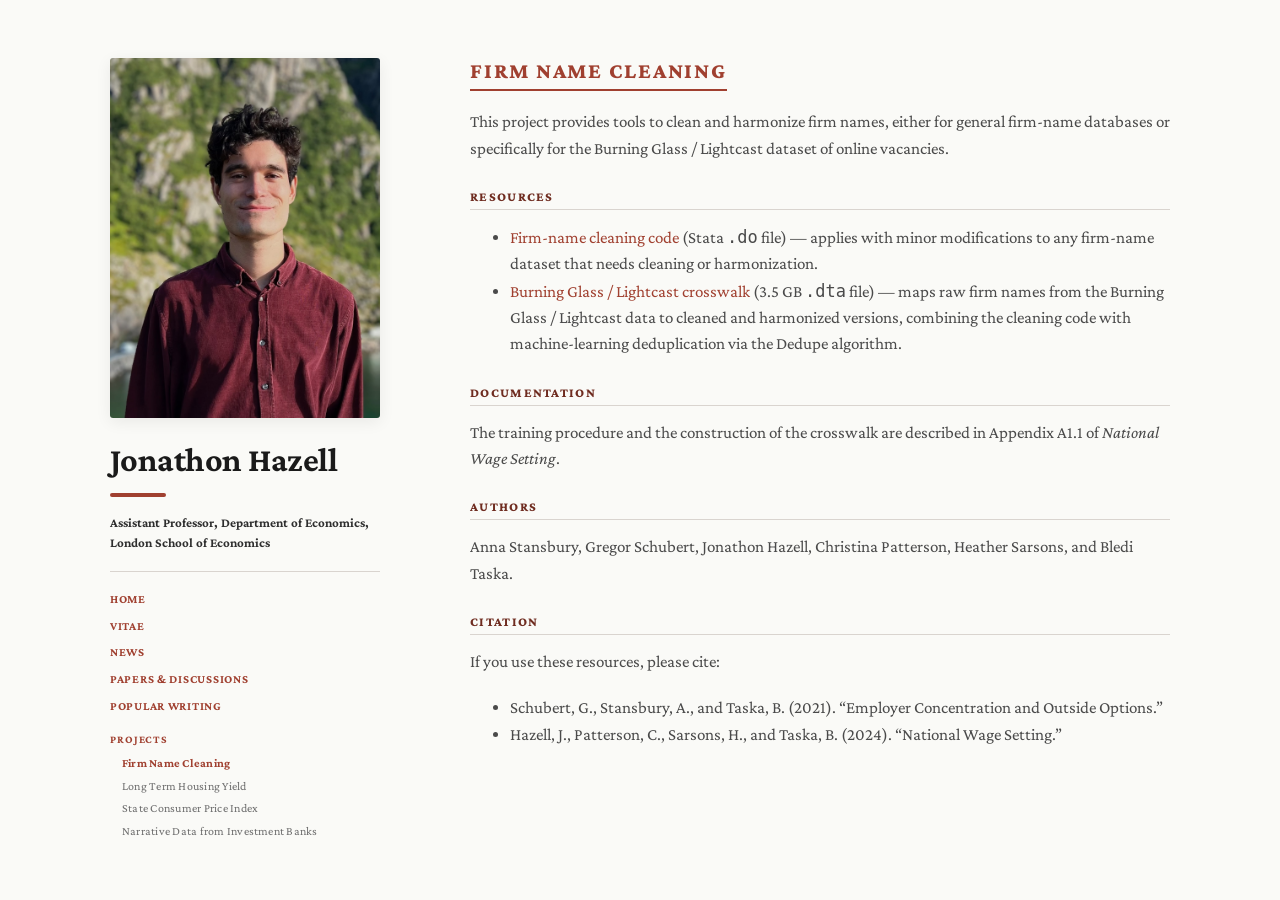
==== projects/firm-name-cleaning/index.html @ e11efeff "Add Projects subpages and reorder anchors above the topic filter - Sidebar gets a Projects group nes" ====
<!doctype html>
<html lang="en">
<head>
<meta charset="UTF-8">
<meta http-equiv="X-UA-Compatible" content="IE=edge">
<meta name="viewport" content="width=device-width, initial-scale=1">
<title>Firm Name Cleaning &mdash; Jonathon Hazell</title>
<link rel="preconnect" href="https://fonts.googleapis.com">
<link rel="preconnect" href="https://fonts.gstatic.com" crossorigin>
<link href="https://fonts.googleapis.com/css2?family=Crimson+Pro:ital,wght@0,300;0,400;0,500;0,600;0,700;0,800;1,400;1,600;1,700&display=swap" rel="stylesheet">
<link rel="stylesheet" href="../../css/style.css">
<link rel="stylesheet" href="../../css/custom.css">
</head>
<body>
<div class="wrapper">

<header>
<img src="../../images/JonathonHazell.jpg" alt="Photo of Jonathon Hazell" class="portrait">
<h1>Jonathon Hazell</h1>
<p>Assistant Professor, Department of Economics, London School of Economics</p>
<hr>
<p class="contactinfo"><a href="../../">Home</a></p>
<p class="contactinfo"><a href="../../JONATHON_HAZELL.pdf">Vitae</a></p>
<p class="contactinfo"><a href="../../#news">News</a></p>
<p class="contactinfo"><a href="../../#papers">Papers &amp; Discussions</a></p>
<p class="contactinfo"><a href="../../#popular-writing">Popular Writing</a></p>
<p class="contactinfo nav-group">Projects</p>
<p class="contactinfo nav-sub"><a href="../firm-name-cleaning/" class="current">Firm Name Cleaning</a></p>
<p class="contactinfo nav-sub"><a href="../long-term-housing-yield/">Long Term Housing Yield</a></p>
<p class="contactinfo nav-sub"><a href="../state-cpi/">State Consumer Price Index</a></p>
<p class="contactinfo nav-sub"><a href="../narrative-data/">Narrative Data from Investment Banks</a></p>
</header>

<section>
<h2>Firm Name Cleaning</h2>

<p>This project provides tools to clean and harmonize firm names, either for general firm-name databases or specifically for the Burning Glass / Lightcast dataset of online vacancies.</p>

<h3 class="subhead">Resources</h3>
<ul>
<li><a href="https://www.dropbox.com/s/e536p8t6bq9eswj/firm_names_preclean.do?dl=0" target="_blank" rel="noopener">Firm-name cleaning code</a> (Stata <code>.do</code> file) &mdash; applies with minor modifications to any firm-name dataset that needs cleaning or harmonization.</li>
<li><a href="https://www.dropbox.com/s/dm58ly3acimb65w/firm_merge.dta?dl=0" target="_blank" rel="noopener">Burning Glass / Lightcast crosswalk</a> (3.5&nbsp;GB <code>.dta</code> file) &mdash; maps raw firm names from the Burning Glass / Lightcast data to cleaned and harmonized versions, combining the cleaning code with machine-learning deduplication via the Dedupe algorithm.</li>
</ul>

<h3 class="subhead">Documentation</h3>
<p>The training procedure and the construction of the crosswalk are described in Appendix A1.1 of <em>National Wage Setting</em>.</p>

<h3 class="subhead">Authors</h3>
<p>Anna Stansbury, Gregor Schubert, Jonathon Hazell, Christina Patterson, Heather Sarsons, and Bledi Taska.</p>

<h3 class="subhead">Citation</h3>
<p>If you use these resources, please cite:</p>
<ul>
<li>Schubert, G., Stansbury, A., and Taska, B. (2021). &ldquo;Employer Concentration and Outside Options.&rdquo;</li>
<li>Hazell, J., Patterson, C., Sarsons, H., and Taska, B. (2024). &ldquo;National Wage Setting.&rdquo;</li>
</ul>
</section>

</div>
</body>
</html>
---- css/style.css ----
:root {
  --burgundy: #A04030;
  --burgundy-dark: #6F2C20;
  --burgundy-tint: #F4E8E5;
  --ink: #1a1a1a;
  --ink-soft: #2e2e2e;
  --body: #4a4a4a;
  --rule: #d9d4cf;
  --bg: #fafaf7;
}

body {
  background-color: var(--bg);
  padding: 50px;
  font: 17px/1.55 "Crimson Pro", Georgia, serif;
  color: var(--body);
  font-weight: 400;
}

h1, h2, h3, h4, h5, h6 {
  color: var(--ink);
  margin: 0 0 20px;
  font-weight: 700;
  letter-spacing: -0.005em;
}

p, ul, ol, table, pre, dl {
  margin: 0 0 20px;
}

p.contactinfo {
  margin: 0 0 8px;
  font-weight: 700;
  text-transform: uppercase;
  letter-spacing: 0.06em;
  font-size: 12px;
}

p.contactinfo.nav-group {
  margin: 16px 0 6px;
  color: var(--burgundy);
  font-size: 11px;
  letter-spacing: 0.08em;
}

p.contactinfo.nav-sub {
  font-size: 12px;
  text-transform: none;
  letter-spacing: 0.02em;
  font-weight: 400;
  margin: 0 0 4px;
  padding-left: 12px;
  color: #6d6d6d;
}

p.contactinfo.nav-sub a {
  color: #6d6d6d;
}

p.contactinfo.nav-sub a:hover {
  color: var(--burgundy-dark);
}

p.contactinfo.nav-sub a.current {
  color: var(--burgundy);
  font-weight: 700;
}

h3.subhead {
  font-size: 13px;
  text-transform: uppercase;
  letter-spacing: 0.1em;
  color: var(--burgundy-dark);
  font-weight: 800;
  margin: 28px 0 14px;
  padding-bottom: 4px;
  border-bottom: 1px solid var(--rule);
}

p.lastcontactinfo {
  margin: 0 0 20px;
}

p img.inline-logo {
  display: inline-flex;
  align-self: center;
  position: relative;
  height: 0.8em;
  bottom: -0.04em;
}

h1, h2, h3 {
  line-height: 1.15;
}

h1 {
  font-size: 34px;
  letter-spacing: -0.015em;
  margin: 0 0 6px;
  color: var(--ink);
}

header h1::after {
  content: "";
  display: block;
  width: 56px;
  height: 4px;
  background: var(--burgundy);
  margin: 14px 0 16px;
  border-radius: 2px;
}

header > p:first-of-type {
  color: var(--ink-soft);
  font-weight: 700;
  font-size: 13px;
  margin-bottom: 18px;
}

h2 {
  color: var(--burgundy);
  font-size: 22px;
  text-transform: uppercase;
  letter-spacing: 0.08em;
  font-weight: 800;
  margin: 0 0 18px;
  padding-bottom: 6px;
  border-bottom: 2px solid var(--burgundy);
  display: inline-block;
}

h3 {
  color: var(--ink);
  font-size: 17px;
  font-weight: 700;
}

h4, h5, h6 {
  color: var(--ink-soft);
}

a {
  color: var(--burgundy);
  text-decoration: none;
  border-bottom: 1px solid transparent;
  transition: border-color 0.15s ease, color 0.15s ease;
}

a:hover, a:focus {
  color: var(--burgundy-dark);
  border-bottom-color: var(--burgundy-dark);
}

a small {
  font-size: 11px;
  color: #777;
  margin-top: -0.3em;
  display: block;
}

a:hover small {
  color: #777;
}

.wrapper {
  width: 1060px;
  margin: 0 auto;
}

blockquote {
  border-left: 3px solid var(--burgundy);
  margin: 0;
  padding: 0 0 0 20px;
  font-style: italic;
  color: var(--ink-soft);
}

table {
  width: 100%;
  border-collapse: collapse;
}

th, td {
  text-align: left;
  padding: 5px 10px;
  border-bottom: 1px solid var(--rule);
}

dt {
  color: var(--ink);
  font-weight: 700;
}

th {
  color: var(--ink);
}

img {
  max-width: 100%;
}

header {
  width: 270px;
  float: left;
  position: fixed;
  -webkit-font-smoothing: subpixel-antialiased;
}

header hr {
  margin: 18px 0;
}

header img {
  margin-top: 22px;
  border-radius: 3px;
  box-shadow: 0 6px 20px rgba(0,0,0,0.08);
}

strong {
  color: var(--ink);
  font-weight: 700;
}

section {
  width: 700px;
  float: right;
  padding-bottom: 50px;
}

section h3 {
  margin-top: 28px;
  font-size: 14px;
  text-transform: uppercase;
  letter-spacing: 0.08em;
  color: var(--burgundy-dark);
  font-weight: 800;
}

section .research-work h3 {
  margin-top: 0;
  font-size: 17px;
  text-transform: none;
  letter-spacing: -0.005em;
  color: var(--ink);
  font-weight: 700;
}

small {
  font-size: 11px;
}

hr {
  border: 0;
  background: var(--rule);
  height: 1px;
  margin: 28px 0;
}

footer {
  width: 270px;
  float: left;
  position: fixed;
  bottom: 50px;
  -webkit-font-smoothing: subpixel-antialiased;
}

@media print, screen and (max-width: 1160px) {
  div.wrapper {
    width: auto;
    margin: 0;
  }

  header, section, footer {
    float: none;
    position: static;
    width: auto;
  }

  header {
    padding-right: 320px;
  }

  section {
    border-top: 1px solid var(--rule);
    border-bottom: 1px solid var(--rule);
    padding: 20px 0;
    margin: 0 0 20px;
  }
}

@media print, screen and (max-width: 720px) {
  body {
    word-wrap: break-word;
  }

  header {
    padding: 0;
  }
}

@media print, screen and (max-width: 480px) {
  body {
    padding: 15px;
  }
}

@media print {
  body {
    padding: 0.4in;
    font-size: 12pt;
    color: #333;
    background: #fff;
  }
}
---- css/custom.css ----
header img.portrait {
  display: block;
  width: 100%;
  margin: 0 0 22px;
  border-radius: 3px;
  box-shadow: 0 4px 16px rgba(0,0,0,0.07);
}

ul.news-list {
  list-style: none;
  padding: 0;
  margin: 0 0 20px;
}

ul.news-list li {
  display: flex;
  gap: 16px;
  margin: 0 0 10px;
  line-height: 1.5;
}

ul.news-list .news-date {
  flex: 0 0 130px;
  color: #A04030;
  font-weight: 700;
  font-size: 13px;
  text-transform: uppercase;
  letter-spacing: 0.06em;
  padding-top: 2px;
}

ul.news-list .news-body {
  flex: 1;
}

.paper-filter {
  display: flex;
  flex-wrap: wrap;
  align-items: center;
  gap: 6px;
  margin: 0 0 26px;
}

.paper-filter .filter-label {
  color: #6d6d6d;
  margin-right: 6px;
  font-size: 13px;
  font-style: italic;
}

.filter-chip {
  border: 1px solid #c9c0bd;
  background: transparent;
  color: #6d6d6d;
  padding: 3px 12px;
  border-radius: 999px;
  font-family: inherit;
  font-size: 13px;
  cursor: pointer;
  transition: background 0.15s ease, color 0.15s ease, border-color 0.15s ease;
}

.filter-chip:hover {
  border-color: #A04030;
  color: #A04030;
}

.filter-chip.active {
  background: #A04030;
  border-color: #A04030;
  color: #fff;
}

.research-work {
  margin-bottom: 34px;
  padding-left: 12px;
  border-left: 2px solid transparent;
  transition: border-color 0.2s ease;
}

.research-work:hover {
  border-left-color: #A04030;
}

.research-work h3 {
  margin: 0 0 3px;
  line-height: 1.3;
}

.research-work p {
  margin: 0 0 3px;
}

.research-work .work-muted {
  color: #6d6d6d;
  font-size: 14px;
}

.research-work .work-abstract {
  margin: 4px 0 3px;
}

a.abstract-link {
  color: #6F2C20;
  font-size: 13.5px;
  font-weight: 600;
  font-style: italic;
  border-bottom: none;
}

a.abstract-link:hover,
a.abstract-link:focus {
  color: #4A1C14;
  border-bottom: none;
}

a.abstract-link span {
  display: inline;
}

.research-work .abstract-body {
  color: #4a4a4a;
  display: block;
  margin-top: 8px;
  padding: 12px 16px;
  background: #f3efe9;
  border-left: 3px solid #A04030;
  border-radius: 0 3px 3px 0;
  font-size: 14.5px;
  line-height: 1.55;
}
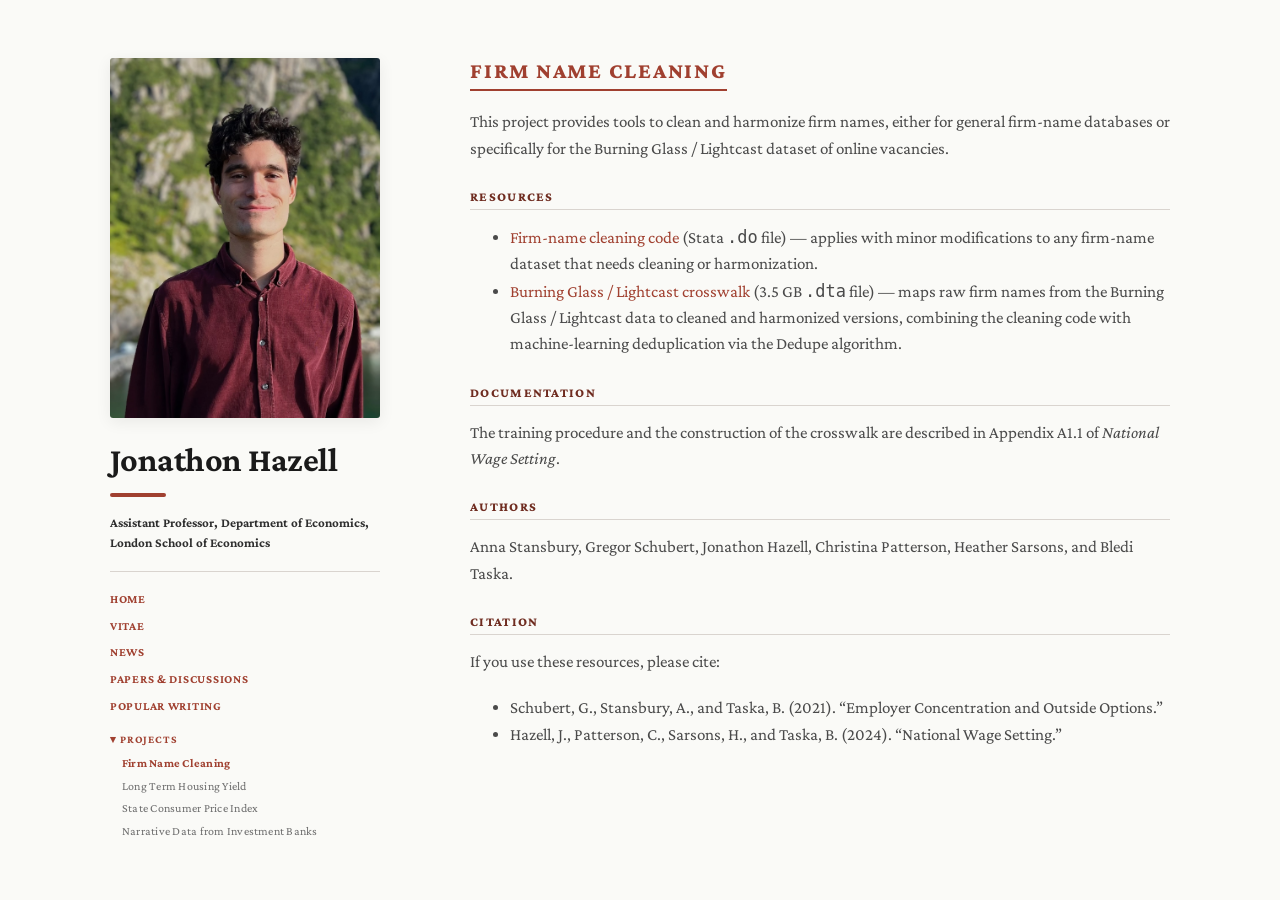
==== commit 759d8b30: "Make Projects a click-to-toggle dropdown in the sidebar - Projects header has a chevron (▸ / ▾) and " ====
--- a/projects/firm-name-cleaning/index.html
+++ b/projects/firm-name-cleaning/index.html
@@ -10,6 +10,19 @@
 <link href="https://fonts.googleapis.com/css2?family=Crimson+Pro:ital,wght@0,300;0,400;0,500;0,600;0,700;0,800;1,400;1,600;1,700&display=swap" rel="stylesheet">
 <link rel="stylesheet" href="../../css/style.css">
 <link rel="stylesheet" href="../../css/custom.css">
+<script>
+function toggleProjects() {
+  var list = document.getElementById('projects-list');
+  var toggle = document.getElementById('projects-toggle');
+  if (list.style.display === 'none') {
+    list.style.display = '';
+    toggle.textContent = '▾ Projects';
+  } else {
+    list.style.display = 'none';
+    toggle.textContent = '▸ Projects';
+  }
+}
+</script>
 </head>
 <body>
 <div class="wrapper">
@@ -24,11 +37,13 @@
 <p class="contactinfo"><a href="../../#news">News</a></p>
 <p class="contactinfo"><a href="../../#papers">Papers &amp; Discussions</a></p>
 <p class="contactinfo"><a href="../../#popular-writing">Popular Writing</a></p>
-<p class="contactinfo nav-group">Projects</p>
+<p class="contactinfo nav-group"><a href="javascript:toggleProjects()" id="projects-toggle">▾ Projects</a></p>
+<div id="projects-list">
 <p class="contactinfo nav-sub"><a href="../firm-name-cleaning/" class="current">Firm Name Cleaning</a></p>
 <p class="contactinfo nav-sub"><a href="../long-term-housing-yield/">Long Term Housing Yield</a></p>
 <p class="contactinfo nav-sub"><a href="../state-cpi/">State Consumer Price Index</a></p>
 <p class="contactinfo nav-sub"><a href="../narrative-data/">Narrative Data from Investment Banks</a></p>
+</div>
 </header>
 
 <section>
--- a/css/style.css
+++ b/css/style.css
@@ -38,9 +38,19 @@
 
 p.contactinfo.nav-group {
   margin: 16px 0 6px;
-  color: var(--burgundy);
   font-size: 11px;
   letter-spacing: 0.08em;
+}
+
+p.contactinfo.nav-group a {
+  color: var(--burgundy);
+  border-bottom: none;
+  cursor: pointer;
+}
+
+p.contactinfo.nav-group a:hover {
+  color: var(--burgundy-dark);
+  border-bottom: none;
 }
 
 p.contactinfo.nav-sub {
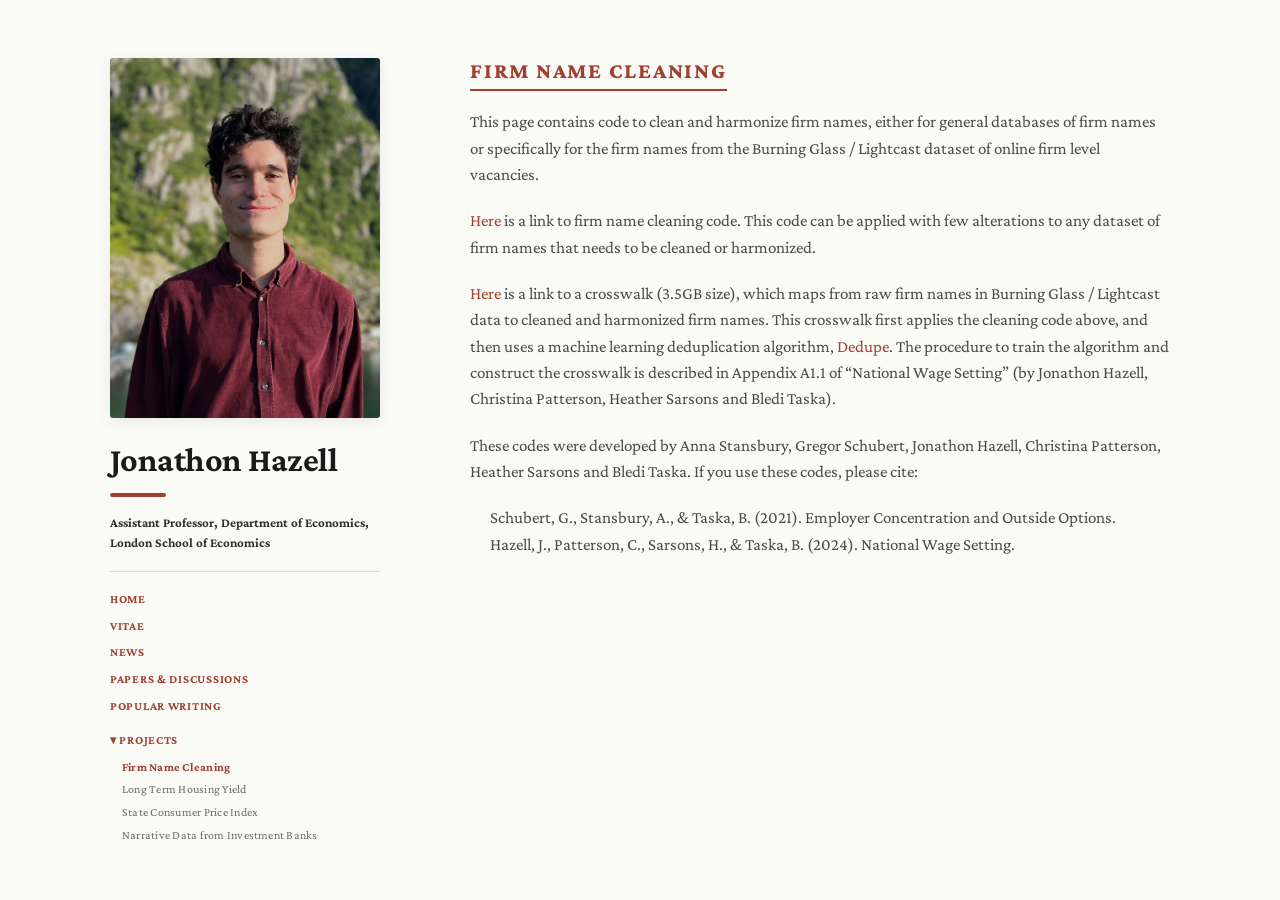
==== commit ed9b8f68: "Match Projects toggle styling to the rest of the sidebar nav The Projects label was rendering smalle" ====
--- a/projects/firm-name-cleaning/index.html
+++ b/projects/firm-name-cleaning/index.html
@@ -32,43 +32,33 @@
 <h1>Jonathon Hazell</h1>
 <p>Assistant Professor, Department of Economics, London School of Economics</p>
 <hr>
-<p class="contactinfo"><a href="../../">Home</a></p>
+<p class="contactinfo"><a href="../../index.html">Home</a></p>
 <p class="contactinfo"><a href="../../JONATHON_HAZELL.pdf">Vitae</a></p>
-<p class="contactinfo"><a href="../../#news">News</a></p>
-<p class="contactinfo"><a href="../../#papers">Papers &amp; Discussions</a></p>
-<p class="contactinfo"><a href="../../#popular-writing">Popular Writing</a></p>
+<p class="contactinfo"><a href="../../index.html#news">News</a></p>
+<p class="contactinfo"><a href="../../index.html#papers">Papers &amp; Discussions</a></p>
+<p class="contactinfo"><a href="../../index.html#popular-writing">Popular Writing</a></p>
 <p class="contactinfo nav-group"><a href="javascript:toggleProjects()" id="projects-toggle">▾ Projects</a></p>
 <div id="projects-list">
-<p class="contactinfo nav-sub"><a href="../firm-name-cleaning/" class="current">Firm Name Cleaning</a></p>
-<p class="contactinfo nav-sub"><a href="../long-term-housing-yield/">Long Term Housing Yield</a></p>
-<p class="contactinfo nav-sub"><a href="../state-cpi/">State Consumer Price Index</a></p>
-<p class="contactinfo nav-sub"><a href="../narrative-data/">Narrative Data from Investment Banks</a></p>
+<p class="contactinfo nav-sub"><a href="../firm-name-cleaning/index.html" class="current">Firm Name Cleaning</a></p>
+<p class="contactinfo nav-sub"><a href="../long-term-housing-yield/index.html">Long Term Housing Yield</a></p>
+<p class="contactinfo nav-sub"><a href="../state-cpi/index.html">State Consumer Price Index</a></p>
+<p class="contactinfo nav-sub"><a href="../narrative-data/index.html">Narrative Data from Investment Banks</a></p>
 </div>
 </header>
 
 <section>
 <h2>Firm Name Cleaning</h2>
 
-<p>This project provides tools to clean and harmonize firm names, either for general firm-name databases or specifically for the Burning Glass / Lightcast dataset of online vacancies.</p>
+<p>This page contains code to clean and harmonize firm names, either for general databases of firm names or specifically for the firm names from the Burning Glass / Lightcast dataset of online firm level vacancies.</p>
 
-<h3 class="subhead">Resources</h3>
-<ul>
-<li><a href="https://www.dropbox.com/s/e536p8t6bq9eswj/firm_names_preclean.do?dl=0" target="_blank" rel="noopener">Firm-name cleaning code</a> (Stata <code>.do</code> file) &mdash; applies with minor modifications to any firm-name dataset that needs cleaning or harmonization.</li>
-<li><a href="https://www.dropbox.com/s/dm58ly3acimb65w/firm_merge.dta?dl=0" target="_blank" rel="noopener">Burning Glass / Lightcast crosswalk</a> (3.5&nbsp;GB <code>.dta</code> file) &mdash; maps raw firm names from the Burning Glass / Lightcast data to cleaned and harmonized versions, combining the cleaning code with machine-learning deduplication via the Dedupe algorithm.</li>
-</ul>
+<p><a href="https://www.dropbox.com/s/e536p8t6bq9eswj/firm_names_preclean.do?dl=0" target="_blank" rel="noopener">Here</a> is a link to firm name cleaning code. This code can be applied with few alterations to any dataset of firm names that needs to be cleaned or harmonized.</p>
 
-<h3 class="subhead">Documentation</h3>
-<p>The training procedure and the construction of the crosswalk are described in Appendix A1.1 of <em>National Wage Setting</em>.</p>
+<p><a href="https://www.dropbox.com/s/dm58ly3acimb65w/firm_merge.dta?dl=0" target="_blank" rel="noopener">Here</a> is a link to a crosswalk (3.5GB size), which maps from raw firm names in Burning Glass / Lightcast data to cleaned and harmonized firm names. This crosswalk first applies the cleaning code above, and then uses a machine learning deduplication algorithm, <a href="https://github.com/dedupeio/dedupe" target="_blank" rel="noopener">Dedupe</a>. The procedure to train the algorithm and construct the crosswalk is described in Appendix A1.1 of &ldquo;National Wage Setting&rdquo; (by Jonathon Hazell, Christina Patterson, Heather Sarsons and Bledi Taska).</p>
 
-<h3 class="subhead">Authors</h3>
-<p>Anna Stansbury, Gregor Schubert, Jonathon Hazell, Christina Patterson, Heather Sarsons, and Bledi Taska.</p>
+<p>These codes were developed by Anna Stansbury, Gregor Schubert, Jonathon Hazell, Christina Patterson, Heather Sarsons and Bledi Taska. If you use these codes, please cite:</p>
 
-<h3 class="subhead">Citation</h3>
-<p>If you use these resources, please cite:</p>
-<ul>
-<li>Schubert, G., Stansbury, A., and Taska, B. (2021). &ldquo;Employer Concentration and Outside Options.&rdquo;</li>
-<li>Hazell, J., Patterson, C., Sarsons, H., and Taska, B. (2024). &ldquo;National Wage Setting.&rdquo;</li>
-</ul>
+<p style="padding-left: 20px;">Schubert, G., Stansbury, A., &amp; Taska, B. (2021). Employer Concentration and Outside Options.<br>
+Hazell, J., Patterson, C., Sarsons, H., &amp; Taska, B. (2024). National Wage Setting.</p>
 </section>
 
 </div>
--- a/css/style.css
+++ b/css/style.css
@@ -37,20 +37,11 @@
 }
 
 p.contactinfo.nav-group {
-  margin: 16px 0 6px;
-  font-size: 11px;
-  letter-spacing: 0.08em;
+  margin: 16px 0 8px;
 }
 
 p.contactinfo.nav-group a {
-  color: var(--burgundy);
-  border-bottom: none;
   cursor: pointer;
-}
-
-p.contactinfo.nav-group a:hover {
-  color: var(--burgundy-dark);
-  border-bottom: none;
 }
 
 p.contactinfo.nav-sub {
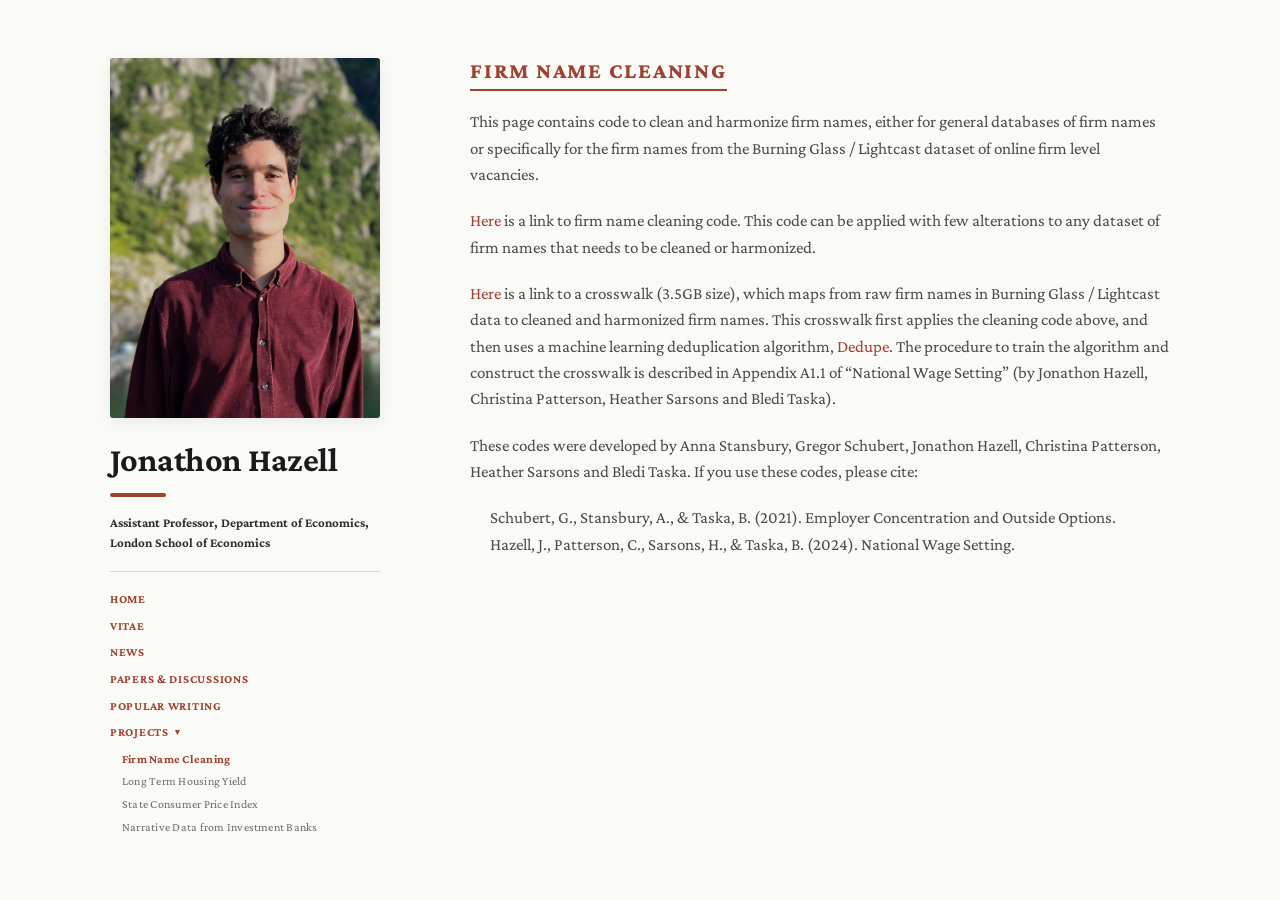
==== commit 8109e135: "Render Projects toggle identically to other sidebar items - Drop the .nav-group class; Projects now " ====
--- a/projects/firm-name-cleaning/index.html
+++ b/projects/firm-name-cleaning/index.html
@@ -13,13 +13,13 @@
 <script>
 function toggleProjects() {
   var list = document.getElementById('projects-list');
-  var toggle = document.getElementById('projects-toggle');
+  var chevron = document.getElementById('projects-chevron');
   if (list.style.display === 'none') {
     list.style.display = '';
-    toggle.textContent = '▾ Projects';
+    if (chevron) chevron.textContent = '▾';
   } else {
     list.style.display = 'none';
-    toggle.textContent = '▸ Projects';
+    if (chevron) chevron.textContent = '▸';
   }
 }
 </script>
@@ -37,7 +37,7 @@
 <p class="contactinfo"><a href="../../index.html#news">News</a></p>
 <p class="contactinfo"><a href="../../index.html#papers">Papers &amp; Discussions</a></p>
 <p class="contactinfo"><a href="../../index.html#popular-writing">Popular Writing</a></p>
-<p class="contactinfo nav-group"><a href="javascript:toggleProjects()" id="projects-toggle">▾ Projects</a></p>
+<p class="contactinfo"><a href="javascript:toggleProjects()">Projects <span id="projects-chevron" class="projects-chevron">▾</span></a></p>
 <div id="projects-list">
 <p class="contactinfo nav-sub"><a href="../firm-name-cleaning/index.html" class="current">Firm Name Cleaning</a></p>
 <p class="contactinfo nav-sub"><a href="../long-term-housing-yield/index.html">Long Term Housing Yield</a></p>
--- a/css/style.css
+++ b/css/style.css
@@ -36,12 +36,11 @@
   font-size: 12px;
 }
 
-p.contactinfo.nav-group {
-  margin: 16px 0 8px;
-}
-
-p.contactinfo.nav-group a {
-  cursor: pointer;
+.projects-chevron {
+  font-size: 9px;
+  margin-left: 4px;
+  vertical-align: 1px;
+  display: inline-block;
 }
 
 p.contactinfo.nav-sub {
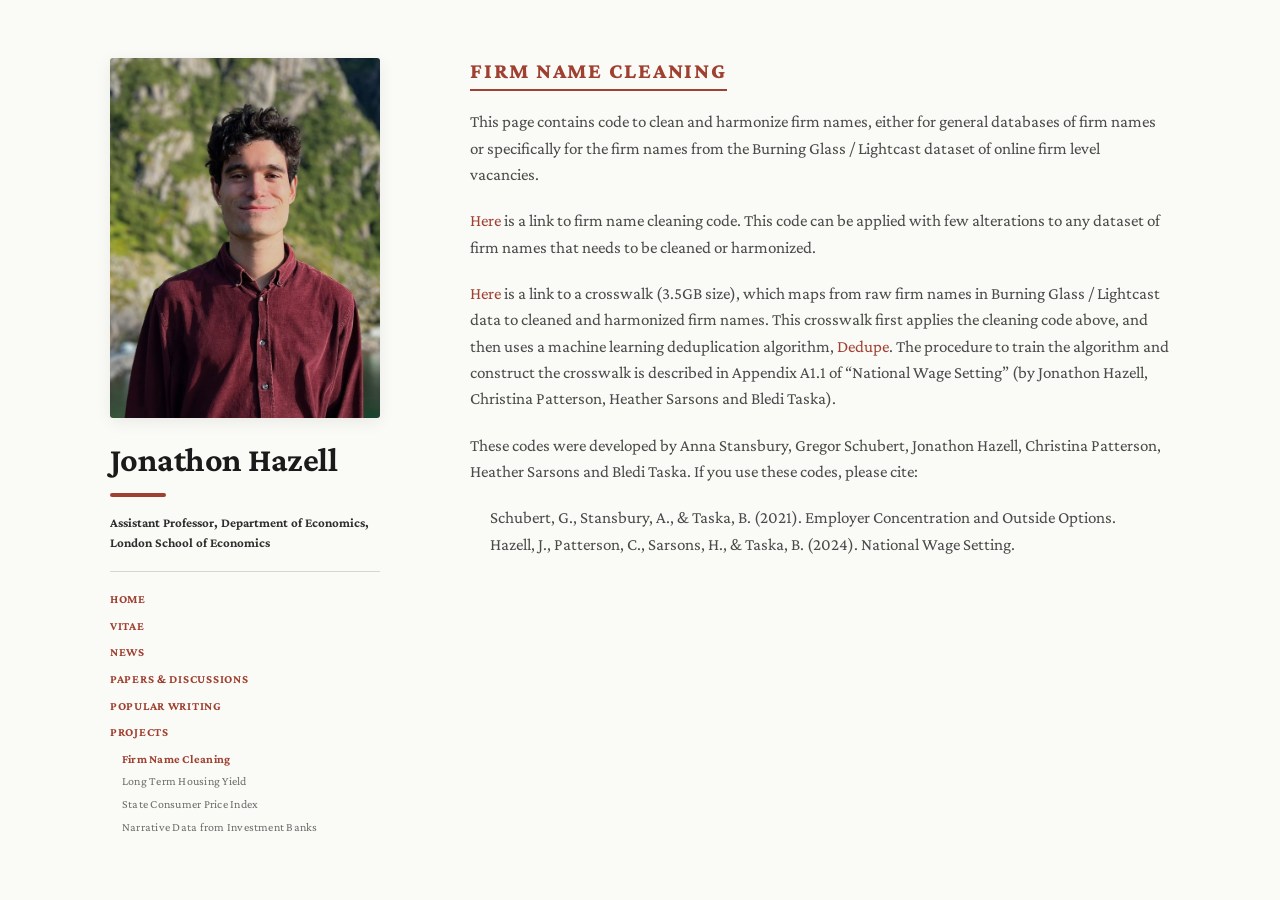
==== commit 0f87b3fd: "Make Projects a plain burgundy label, permanently expanded Drop the toggle: the four project sub-lin" ====
--- a/projects/firm-name-cleaning/index.html
+++ b/projects/firm-name-cleaning/index.html
@@ -37,7 +37,7 @@
 <p class="contactinfo"><a href="../../index.html#news">News</a></p>
 <p class="contactinfo"><a href="../../index.html#papers">Papers &amp; Discussions</a></p>
 <p class="contactinfo"><a href="../../index.html#popular-writing">Popular Writing</a></p>
-<p class="contactinfo"><a href="javascript:toggleProjects()">Projects <span id="projects-chevron" class="projects-chevron">▾</span></a></p>
+<p class="contactinfo nav-group">Projects</p>
 <div id="projects-list">
 <p class="contactinfo nav-sub"><a href="../firm-name-cleaning/index.html" class="current">Firm Name Cleaning</a></p>
 <p class="contactinfo nav-sub"><a href="../long-term-housing-yield/index.html">Long Term Housing Yield</a></p>
--- a/css/style.css
+++ b/css/style.css
@@ -36,11 +36,8 @@
   font-size: 12px;
 }
 
-.projects-chevron {
-  font-size: 9px;
-  margin-left: 4px;
-  vertical-align: 1px;
-  display: inline-block;
+p.contactinfo.nav-group {
+  color: var(--burgundy);
 }
 
 p.contactinfo.nav-sub {
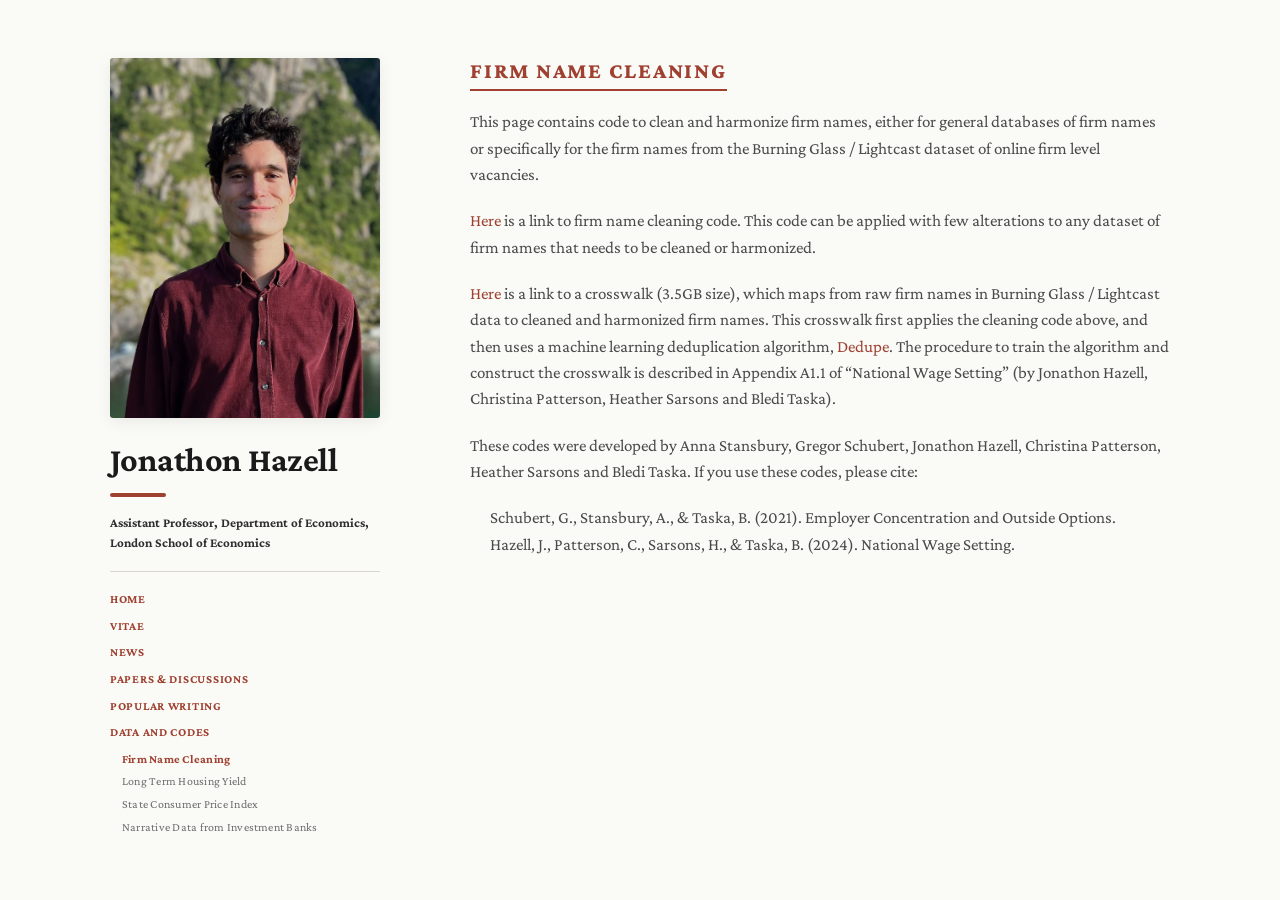
==== commit 0a01fad3: "Reshape topic filter and rename sidebar group - Consolidate Monetary and Fiscal into a single "Macro" ====
--- a/projects/firm-name-cleaning/index.html
+++ b/projects/firm-name-cleaning/index.html
@@ -37,7 +37,7 @@
 <p class="contactinfo"><a href="../../index.html#news">News</a></p>
 <p class="contactinfo"><a href="../../index.html#papers">Papers &amp; Discussions</a></p>
 <p class="contactinfo"><a href="../../index.html#popular-writing">Popular Writing</a></p>
-<p class="contactinfo nav-group">Projects</p>
+<p class="contactinfo nav-group">Data and Codes</p>
 <div id="projects-list">
 <p class="contactinfo nav-sub"><a href="../firm-name-cleaning/index.html" class="current">Firm Name Cleaning</a></p>
 <p class="contactinfo nav-sub"><a href="../long-term-housing-yield/index.html">Long Term Housing Yield</a></p>
